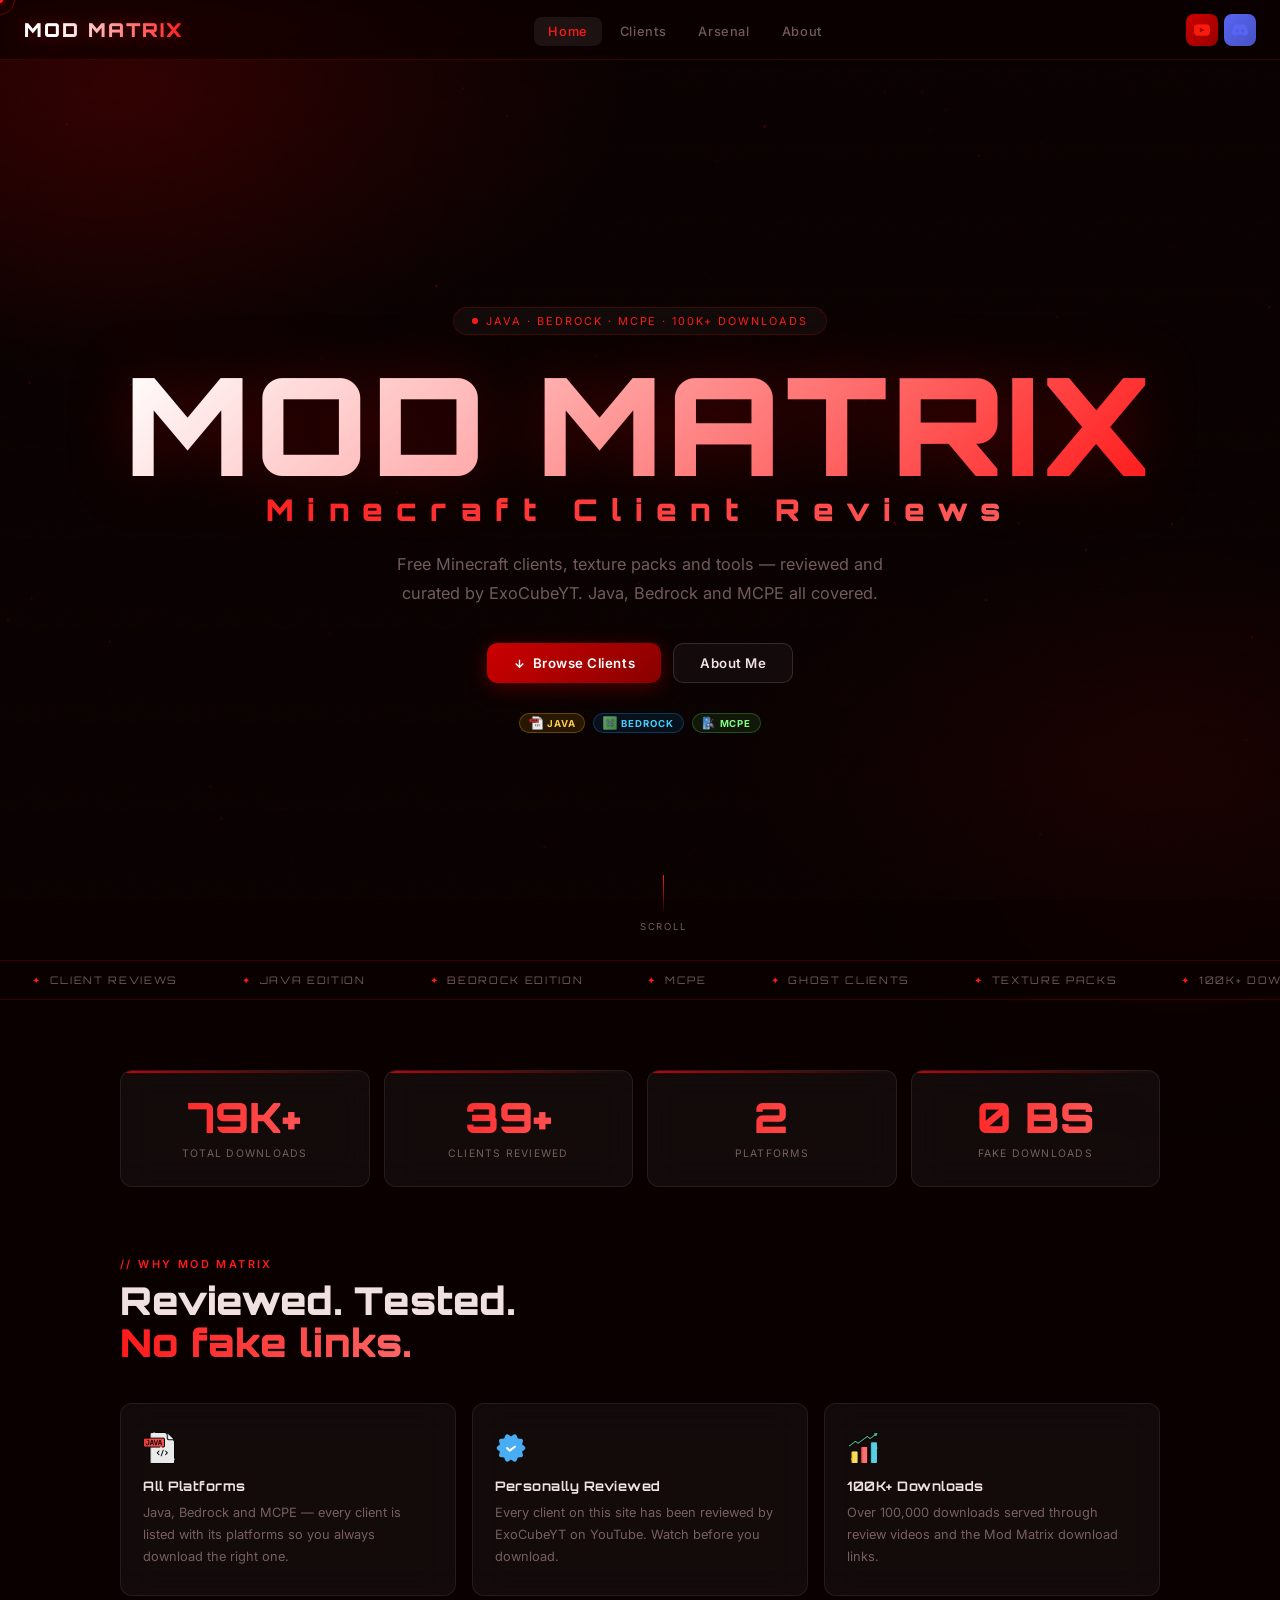
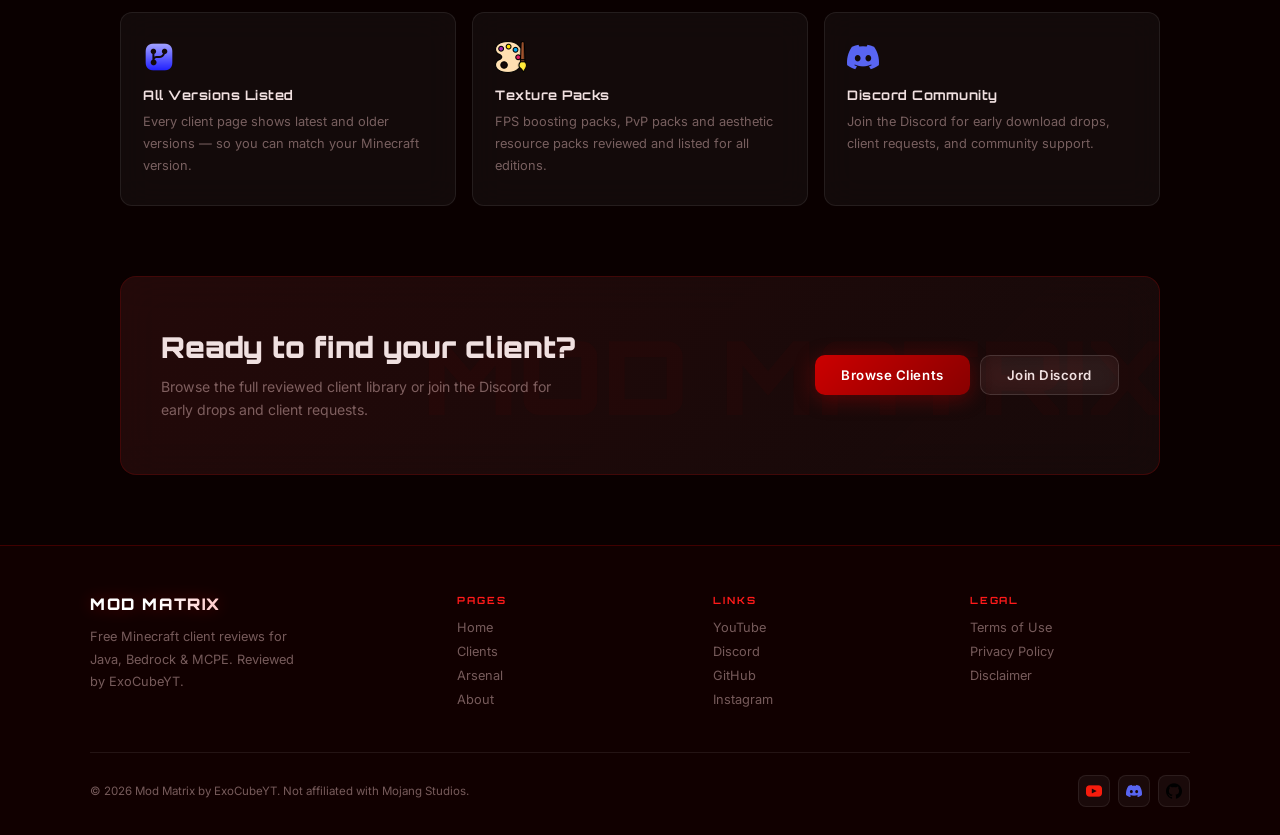
==== index.html @ edf125b9 "Add files via upload" ====
<!DOCTYPE html>
<html lang="en" prefix="og: https://ogp.me/ns#">
<head>
  <meta charset="UTF-8"/>
  <meta name="viewport" content="width=device-width,initial-scale=1.0"/>
  <title>Mod Matrix — Free Minecraft Clients & Mods</title>
  <meta name="description" content="Free Minecraft clients, texture packs and tools for Java, Bedrock and MCPE. Reviewed by ExoCubeYT."/>
  <link rel="icon" type="image/x-icon" sizes="32x32" href="assets/haha.ico"/>
  <link rel="icon" type="image/x-icon" sizes="16x16" href="assets/haha.ico"/>
  <link rel="icon" type="image/x-icon" href="assets/haha.ico"/>
  <link rel="shortcut icon" href="assets/haha.ico"/>
  <link rel="apple-touch-icon" sizes="180x180" href="assets/haha.ico"/>
  <meta name="msapplication-TileImage" content="assets/haha.ico"/>
  <meta name="theme-color" content="#0a0000"/>
  <meta name="robots" content="index, follow"/>
  <meta name="author" content="ExoCubeYT"/>
  <meta name="keywords" content="minecraft clients, free minecraft hacks, ghost client, MCPE mods, java client, bedrock client, mod matrix, ExoCubeYT, minecraft download, texture packs"/>
  <meta property="og:type" content="website"/>
  <meta property="og:title" content="Mod Matrix — Free Minecraft Clients &amp; Mods"/>
  <meta property="og:description" content="Free Minecraft clients, texture packs and tools for Java, Bedrock and MCPE. Reviewed by ExoCubeYT. 100K+ downloads."/>
  <meta property="og:url" content="https://modmatrix.in/"/>
  <meta property="og:image" content="https://modmatrix.in/assets/haha.ico"/>
  <meta property="og:site_name" content="Mod Matrix"/>
  <meta name="twitter:card" content="summary_large_image"/>
  <meta name="twitter:title" content="Mod Matrix — Free Minecraft Clients &amp; Mods"/>
  <meta name="twitter:description" content="Free Minecraft clients reviewed by ExoCubeYT. Java, Bedrock and MCPE. 100K+ downloads."/>
  <meta name="twitter:image" content="https://modmatrix.in/assets/haha.ico"/>
  <meta name="twitter:creator" content="@ExoCubeYT"/>
  <link rel="canonical" href="https://modmatrix.in/"/>
  <link rel="apple-touch-icon" href="assets/haha.ico"/>
  <link rel="shortcut icon" type="image/x-icon" href="assets/haha.ico"/>
  <style>
    .icon-img { width: 20px; height: 20px; object-fit: contain; display: block; }
    .plat-img { width: 14px; height: 14px; object-fit: contain; display: inline-block; vertical-align: middle; }
    .feat-icon-img { width: 32px; height: 32px; object-fit: contain; display: block; margin-bottom: 14px; }
    .nav-social a img { width: 16px; height: 16px; object-fit: contain; }
    .footer-social img { width: 16px; height: 16px; object-fit: contain; }
  </style>
  <link rel="stylesheet" href="shared.css"/>
  <style>
    /* hero */
    .hero {
      min-height: 100svh;
      display: flex; flex-direction: column;
      align-items: center; justify-content: center;
      text-align: center; padding: 80px 20px 60px;
      position: relative;
    }
    .hero-badge {
      display: inline-flex; align-items: center; gap: 8px;
      background: var(--glass); border: 1px solid var(--red-border);
      backdrop-filter: blur(12px); padding: 6px 18px; border-radius: 100px;
      font-size: .68rem; letter-spacing: .18em; text-transform: uppercase;
      color: var(--red2); margin-bottom: 28px;
      opacity: 0; animation: fu .6s .2s ease forwards;
    }
    .badge-dot { width: 6px; height: 6px; border-radius: 50%; background: var(--red2); animation: blink 1.6s ease-in-out infinite; }
    @keyframes blink{0%,100%{transform:scale(1);opacity:1;}50%{transform:scale(1.7);opacity:.3;}}
    @keyframes fu { from{opacity:0;transform:translateY(20px);}to{opacity:1;transform:translateY(0);} }

    .hero-title {
      font-family: 'Orbitron', sans-serif;
      font-size: clamp(3rem, 12vw, 8.5rem);
      font-weight: 900; line-height: .9; letter-spacing: .03em;
      opacity: 0; animation: fu .8s .3s ease forwards;
    }
    .hero-title .t1 {
      display: block;
      background: linear-gradient(135deg, #fff 0%, #ffaaaa 40%, var(--red2) 100%);
      -webkit-background-clip: text; -webkit-text-fill-color: transparent; background-clip: text;
      filter: drop-shadow(0 0 30px rgba(200,0,0,.3));
    }
    .hero-title .t2 {
      display: block; font-size: .22em; letter-spacing: .45em; margin-top: 12px;
      background: linear-gradient(90deg, var(--red2), #ff6666);
      -webkit-background-clip: text; -webkit-text-fill-color: transparent; background-clip: text;
    }

        .mc-deco {
      position: absolute; pointer-events: none; z-index: 0;
      opacity: 0; animation: decoIn 1s 1s ease forwards;
    }
    @keyframes decoIn{to{opacity:1;}}
    .mc-deco-l { left: 2%; top: 55%; width: clamp(80px, 12vw, 160px); transform: rotate(-8deg); animation-name: decoInL; }
    .mc-deco-r { right: 2%; top: 50%; width: clamp(80px, 12vw, 160px); transform: rotate(8deg); animation-name: decoInR; }
    @keyframes decoInL{from{opacity:0;transform:rotate(-8deg) translateX(-30px);}to{opacity:.35;transform:rotate(-8deg) translateX(0);}}
    @keyframes decoInR{from{opacity:0;transform:rotate(8deg) translateX(30px);}to{opacity:.35;transform:rotate(8deg) translateX(0);}}
    @media(max-width:700px){ .mc-deco{display:none;} }

    .hero-sub {
      max-width: 520px; color: var(--muted); font-size: clamp(.88rem,2.5vw,1.02rem); line-height: 1.75;
      margin: 26px auto 36px; position: relative; z-index: 1;
      opacity: 0; animation: fu .8s .48s ease forwards;
    }
    .hero-cta {
      display: flex; gap: 12px; flex-wrap: wrap; justify-content: center;
      position: relative; z-index: 1;
      opacity: 0; animation: fu .8s .6s ease forwards;
    }
    .hero-plats {
      display: flex; gap: 8px; flex-wrap: wrap; justify-content: center;
      margin-top: 30px; position: relative; z-index: 1;
      opacity: 0; animation: fu .8s .75s ease forwards;
    }
    .scroll-hint {
      position: absolute; bottom: 28px; left: 50%; transform: translateX(-50%);
      display: flex; flex-direction: column; align-items: center; gap: 6px;
      color: var(--muted); font-size: .6rem; letter-spacing: .18em; text-transform: uppercase;
      opacity: 0; animation: fu .8s 1s ease forwards;
    }
    .scroll-bar { width: 1px; height: 40px; background: linear-gradient(to bottom, var(--red2), transparent); animation: sb 2s ease-in-out infinite; }
    @keyframes sb{0%,100%{opacity:1;transform:scaleY(1);}50%{opacity:.3;transform:scaleY(.4);}}

    /* marquee */
    .marquee-wrap {
      overflow: hidden; padding: 12px 0; position: relative; z-index: 10;
      background: rgba(10,0,0,.5); backdrop-filter: blur(10px);
      border-top: 1px solid var(--red-border); border-bottom: 1px solid var(--red-border);
    }
    .marquee-track { display: flex; width: max-content; animation: ms 28s linear infinite; }
    .marquee-track:hover { animation-play-state: paused; }
    @keyframes ms{from{transform:translateX(0);}to{transform:translateX(-50%);}}
    .marquee-item { white-space: nowrap; padding: 0 32px; font-family:'Orbitron',sans-serif; font-size:.65rem; letter-spacing:.16em; text-transform:uppercase; color: var(--muted); }
    .marquee-item .dot { color: var(--red2); margin-right: 8px; }

    /* stats */
    .stats-section { max-width: 1080px; margin: 0 auto; padding: 70px 20px; }
    .stats-grid { display: grid; grid-template-columns: repeat(4,1fr); gap: 14px; }
    @media(max-width:700px){ .stats-grid{grid-template-columns:repeat(2,1fr);} }
    @media(max-width:360px){ .stats-grid{grid-template-columns:1fr;} }
    .stat-card {
      background: var(--glass); border: 1px solid var(--border);
      backdrop-filter: blur(16px); border-radius: var(--radius);
      padding: 26px 18px; text-align: center; position: relative; overflow: hidden;
    }
    .stat-card::after { content:''; position:absolute;top:0;left:0;right:0;height:2px; background:linear-gradient(90deg,var(--red),transparent); }
    .stat-num {
      font-family: 'Orbitron', sans-serif; font-size: clamp(2rem, 5vw, 2.6rem); font-weight: 900;
      background: linear-gradient(90deg, var(--red2), #ff6666);
      -webkit-background-clip: text; -webkit-text-fill-color: transparent; background-clip: text;
      display: block; line-height: 1;
    }
    .stat-label { font-size: .65rem; letter-spacing: .12em; text-transform: uppercase; color: var(--muted); margin-top: 8px; }

    /* features */
    .features-section { max-width: 1080px; margin: 0 auto; padding: 0 20px 70px; }
    .features-grid { display: grid; grid-template-columns: repeat(3,1fr); gap: 16px; margin-top: 40px; }
    @media(max-width:700px){ .features-grid{grid-template-columns:1fr 1fr;} }
    @media(max-width:420px){ .features-grid{grid-template-columns:1fr;} }
    .feat-card {
      background: var(--glass); border: 1px solid var(--border);
      backdrop-filter: blur(16px); border-radius: var(--radius);
      padding: 28px 22px; position: relative; overflow: hidden;
      transition: transform .25s, box-shadow .25s, border-color .25s;
    }
    .feat-card:hover { transform: translateY(-5px); box-shadow: 0 16px 40px rgba(0,0,0,.4); border-color: var(--red-border); }
    .feat-icon { font-size: 2rem; margin-bottom: 14px; display: block; }
    .feat-title { font-family:'Orbitron',sans-serif; font-size:.82rem; font-weight:700; letter-spacing:.04em; margin-bottom:8px; }
    .feat-desc { color: var(--muted); font-size: .8rem; line-height: 1.7; }

    /* cta banb */
    .cta-band {
      max-width: 1080px; margin: 0 auto 70px; padding: 0 20px;
    }
    .cta-inner {
      border-radius: 16px;
      background: var(--glass); border: 1px solid var(--red-border);
      backdrop-filter: blur(20px); padding: 52px 40px;
      display: flex; align-items: center; justify-content: space-between; gap: 32px; flex-wrap: wrap;
      position: relative; overflow: hidden;
    }
    .cta-inner::before { content:''; position:absolute;inset:0; background:linear-gradient(135deg,rgba(180,0,0,.1),rgba(80,0,0,.05)); pointer-events:none; }
    .cta-inner::after { content:'MOD MATRIX'; position:absolute;right:-10px;top:50%;transform:translateY(-50%); font-family:'Orbitron',sans-serif;font-size:clamp(4rem,8vw,8rem);font-weight:900; color:rgba(180,0,0,.04); pointer-events:none;white-space:nowrap; }
    .cta-text { position:relative;z-index:1; }
    .cta-text h2 { font-family:'Orbitron',sans-serif; font-size:clamp(1.2rem,3vw,1.8rem); font-weight:900; margin-bottom:10px; }
    .cta-text p { color:var(--muted); font-size:.88rem; line-height:1.7; max-width:400px; }
    .cta-actions { display:flex; gap:10px; flex-wrap:wrap; position:relative;z-index:1; }
    @media(max-width:600px){ .cta-inner{padding:36px 24px;} .cta-text p{max-width:100%;} }
  </style>
</head>
<body>
<div class="noise"></div>
<div class="orb orb1"></div><div class="orb orb2"></div>
<video id="bg-video" autoplay muted loop playsinline>
  </video>
<canvas id="bg-canvas"></canvas>
<div class="bg-gradient"></div>
<div id="cursor-dot"></div><div id="cursor-ring"></div>

<nav>
  <a class="logo" href="index.html" data-glitch>MOD MATRIX</a>
  <ul class="nav-center">
    <li><a href="index.html" class="active">Home</a></li>
    <li><a href="clients.html">Clients</a></li>
    <li><a href="arsenal.html">Arsenal</a></li>
    <li><a href="about.html">About</a></li>
  </ul>
  <div class="nav-right">
    <div class="nav-social">
      <a class="nav-yt" href="https://youtube.com/c/ExoCubeYT" target="_blank" title="YouTube"><img src="assets/youtube.png" alt="YouTube" class="icon-img"/></a>
      <a class="nav-disc" href="https://discord.gg/MXvYhg8Bdr" target="_blank" title="Discord"><img src="assets/discord.png" alt="Discord" class="icon-img"/></a>
    </div>
    <button class="hamburger" id="hamburger" aria-label="Menu" aria-expanded="false">
      <span></span><span></span><span></span>
    </button>
  </div>
</nav>
<div class="mobile-menu" id="mobile-menu">
  <a href="index.html" class="active">Home</a>
  <a href="clients.html">Clients</a>
  
  
  <a href="about.html">About</a>
  <div class="mobile-menu-divider"></div>
  <div class="mobile-menu-socials">
    <a class="ms-yt" href="https://youtube.com/c/ExoCubeYT" target="_blank"><img src="assets/youtube.png" alt="" style="width:14px;height:14px;object-fit:contain;vertical-align:middle;margin-right:6px;"/> YouTube</a>
    <a class="ms-disc" href="https://discord.gg/MXvYhg8Bdr" target="_blank"><img src="assets/discord.png" alt="" style="width:14px;height:14px;object-fit:contain;vertical-align:middle;margin-right:6px;"/> Discord</a>
  </div>
</div>

<div class="wrapper">
    <section class="hero"><div class="hero-badge"><span class="badge-dot"></span> Java · Bedrock · MCPE · 100K+ Downloads</div>
    <h1 class="hero-title">
      <span class="t1">MOD MATRIX</span>
      <span class="t2">Minecraft Client Reviews</span>
    </h1>
    <p class="hero-sub">Free Minecraft clients, texture packs and tools — reviewed and curated by ExoCubeYT. Java, Bedrock and MCPE all covered.</p>
    <div class="hero-cta">
      <a href="clients.html" class="btn btn-red">
        <svg width="13" height="13" fill="none" stroke="currentColor" stroke-width="2.5" viewBox="0 0 24 24"><path d="M12 5v14M5 12l7 7 7-7"/></svg>
        Browse Clients
      </a>
      <a href="about.html" class="btn btn-ghost">About Me</a>
    </div>
    <div class="hero-plats">
      <span class="plat plat-java"><img src="assets/java.png" alt="" class="plat-img"/> Java</span>
      <span class="plat plat-bedrock"><img src="assets/bedrock.png" alt="" class="plat-img"/> Bedrock</span>
      <span class="plat plat-mcpe"><img src="assets/mcpe.png" alt="" class="plat-img"/> MCPE</span>
    </div>
    <div class="scroll-hint"><div class="scroll-bar"></div>Scroll</div>
  </section>

    <div class="marquee-wrap">
    <div class="marquee-track">
      <span class="marquee-item"><span class="dot">✦</span>Client Reviews</span>
      <span class="marquee-item"><span class="dot">✦</span>Java Edition</span>
      <span class="marquee-item"><span class="dot">✦</span>Bedrock Edition</span>
      <span class="marquee-item"><span class="dot">✦</span>MCPE</span>
      <span class="marquee-item"><span class="dot">✦</span>Ghost Clients</span>
      <span class="marquee-item"><span class="dot">✦</span>Texture Packs</span>
      <span class="marquee-item"><span class="dot">✦</span>100K+ Downloads</span>
      <span class="marquee-item"><span class="dot">✦</span>ExoCubeYT</span>
      <span class="marquee-item"><span class="dot">✦</span>Always Updated</span>
      <span class="marquee-item"><span class="dot">✦</span>Client Reviews</span>
      <span class="marquee-item"><span class="dot">✦</span>Java Edition</span>
      <span class="marquee-item"><span class="dot">✦</span>Bedrock Edition</span>
      <span class="marquee-item"><span class="dot">✦</span>MCPE</span>
      <span class="marquee-item"><span class="dot">✦</span>Ghost Clients</span>
      <span class="marquee-item"><span class="dot">✦</span>Texture Packs</span>
      <span class="marquee-item"><span class="dot">✦</span>100K+ Downloads</span>
      <span class="marquee-item"><span class="dot">✦</span>ExoCubeYT</span>
      <span class="marquee-item"><span class="dot">✦</span>Always Updated</span>
    </div>
  </div>

    <div class="stats-section">
    <div class="stats-grid">
      <div class="stat-card reveal"><span class="stat-num" data-count="100" data-suffix="K+">0</span><div class="stat-label">Total Downloads</div></div>
      <div class="stat-card reveal" style="transition-delay:.08s"><span class="stat-num" data-count="50" data-suffix="+">0</span><div class="stat-label">Clients Reviewed</div></div>
      <div class="stat-card reveal" style="transition-delay:.16s"><span class="stat-num" data-count="3" data-suffix="">0</span><div class="stat-label">Platforms</div></div>
      <div class="stat-card reveal" style="transition-delay:.24s"><span class="stat-num" data-count="0" data-suffix=" BS">—</span><div class="stat-label">Fake Downloads</div></div>
    </div>
  </div>

    <div class="features-section">
    <div class="reveal">
      <div class="sec-tag">// Why Mod Matrix</div>
      <h2 class="sec-title">Reviewed. Tested.<br><span class="grad">No fake links.</span></h2>
    </div>
    <div class="features-grid">
      <div class="feat-card reveal" style="transition-delay:.05s"><img src="assets/java.png" alt="" class="feat-icon-img"/><div class="feat-title">All Platforms</div><p class="feat-desc">Java, Bedrock and MCPE — every client is listed with its platforms so you always download the right one.</p></div>
      <div class="feat-card reveal" style="transition-delay:.1s"><img src="assets/verified.png" alt="" class="feat-icon-img"/><div class="feat-title">Personally Reviewed</div><p class="feat-desc">Every client on this site has been reviewed by ExoCubeYT on YouTube. Watch before you download.</p></div>
      <div class="feat-card reveal" style="transition-delay:.15s"><img src="assets/downloads.png" alt="" class="feat-icon-img"/><div class="feat-title">100K+ Downloads</div><p class="feat-desc">Over 100,000 downloads served through review videos and the Mod Matrix download links.</p></div>
      <div class="feat-card reveal" style="transition-delay:.2s"><img src="assets/versions.png" alt="" class="feat-icon-img"/><div class="feat-title">All Versions Listed</div><p class="feat-desc">Every client page shows latest and older versions — so you can match your Minecraft version.</p></div>
      <div class="feat-card reveal" style="transition-delay:.25s"><img src="assets/pallete.png" alt="" class="feat-icon-img"/><div class="feat-title">Texture Packs</div><p class="feat-desc">FPS boosting packs, PvP packs and aesthetic resource packs reviewed and listed for all editions.</p></div>
      <div class="feat-card reveal" style="transition-delay:.3s"><img src="assets/discord.png" alt="" class="feat-icon-img"/><div class="feat-title">Discord Community</div><p class="feat-desc">Join the Discord for early download drops, client requests, and community support.</p></div>
    </div>
  </div>

    <div class="cta-band reveal">
    <div class="cta-inner">
      <div class="cta-text">
        <h2>Ready to find your client?</h2>
        <p>Browse the full reviewed client library or join the Discord for early drops and client requests.</p>
      </div>
      <div class="cta-actions">
        <a href="clients.html" class="btn btn-red">Browse Clients</a>
        <a href="https://discord.gg/MXvYhg8Bdr" target="_blank" class="btn btn-ghost">Join Discord</a>
      </div>
    </div>
  </div>

  <footer>
    <div class="footer-inner">
      <div class="footer-grid">
        <div class="footer-brand">
          <a class="logo" href="index.html">MOD MATRIX</a>
          <p>Free Minecraft client reviews for Java, Bedrock &amp; MCPE. Reviewed by ExoCubeYT.</p>
        </div>
        <div class="footer-col"><h4>Pages</h4><a href="index.html">Home</a><a href="clients.html">Clients</a><a href="arsenal.html">Arsenal</a><a href="about.html">About</a></div>
        <div class="footer-col"><h4>Links</h4><a href="https://youtube.com/c/ExoCubeYT" target="_blank">YouTube</a><a href="https://discord.gg/MXvYhg8Bdr" target="_blank">Discord</a><a href="https://github.com/ExoCubeYT" target="_blank">GitHub</a><a href="https://instagram.com/_exocube_yt" target="_blank">Instagram</a></div>
        <div class="footer-col"><h4>Legal</h4><a href="terms.html">Terms of Use</a><a href="privacy.html">Privacy Policy</a><a href="disclaimer.html">Disclaimer</a></div>
      </div>
      <div class="footer-bottom">
        <p>© 2026 Mod Matrix by ExoCubeYT. Not affiliated with Mojang Studios.</p>
        <div class="footer-socials">
          <a class="footer-social" href="https://youtube.com/c/ExoCubeYT" target="_blank"><img src="assets/youtube.png" alt="YouTube" style="width:16px;height:16px;object-fit:contain;"/></a>
          <a class="footer-social" href="https://discord.gg/MXvYhg8Bdr" target="_blank"><img src="assets/discord.png" alt="Discord" style="width:16px;height:16px;object-fit:contain;"/></a>
          <a class="footer-social" href="https://github.com/ExoCubeYT" target="_blank"><img src="assets/github.png" alt="GitHub" style="width:16px;height:16px;object-fit:contain;"/></a>
        </div>
      </div>
    </div>
  </footer>
</div>

<script src="shared.js"></script>
<script>
function animCount(el){
  const t=parseInt(el.dataset.count),s=el.dataset.suffix||'',d=1500,st=performance.now();
  if(isNaN(t)){return;}
  (function f(now){const p=Math.min((now-st)/d,1),e=1-Math.pow(1-p,3);el.textContent=Math.floor(e*t)+s;if(p<1)requestAnimationFrame(f);else el.textContent=t+s;})(st);
}
const cio=new IntersectionObserver(entries=>entries.forEach(e=>{if(e.isIntersecting){animCount(e.target);cio.unobserve(e.target);}}),{threshold:.5});
document.querySelectorAll('.stat-num[data-count]').forEach(el=>cio.observe(el));
</script>
</body>
</html>
---- shared.css ----
@import url('https://fonts.googleapis.com/css2?family=Orbitron:wght@400;600;700;900&family=Inter:wght@300;400;500;600;700&display=swap');

*, *::before, *::after { box-sizing: border-box; margin: 0; padding: 0; }

:root {
  --red:        #cc0000;
  --red2:       #ff1a1a;
  --red-glow:   rgba(204,0,0,0.35);
  --red-dim:    rgba(204,0,0,0.12);
  --red-border: rgba(204,0,0,0.25);
  --bg:         #0a0000;
  --bg2:        #110000;
  --bg3:        #180000;
  --glass:      rgba(255,255,255,0.04);
  --glass2:     rgba(255,255,255,0.07);
  --border:     rgba(255,255,255,0.08);
  --border2:    rgba(255,255,255,0.13);
  --text:       #f0e0e0;
  --muted:      rgba(220,180,180,0.5);
  --radius:     12px;
  --nav-h:      60px;
}

html { scroll-behavior: smooth; }

body {
  font-family: 'Inter', sans-serif;
  color: var(--text);
  background: var(--bg);
  min-height: 100vh;
  overflow-x: hidden;
  cursor: none;
}

/* CUSTOM CURSOR (pc only) */
#cursor-dot, #cursor-ring {
  position: fixed; border-radius: 50%;
  pointer-events: none; z-index: 9999;
  display: none;
}
@media (hover: hover) {
  #cursor-dot, #cursor-ring { display: block; }
}
#cursor-dot {
  width: 6px; height: 6px;
  background: var(--red2);
  transform: translate(-50%,-50%);
  box-shadow: 0 0 8px var(--red2);
}
#cursor-ring {
  width: 30px; height: 30px;
  border: 1.5px solid rgba(204,0,0,0.5);
  transform: translate(-50%,-50%);
  transition: width .18s, height .18s;
}
body.cursor-grow #cursor-ring { width: 46px; height: 46px; border-color: var(--red); }

/* NOISE */
.noise {
  position: fixed; inset: 0; z-index: 3; pointer-events: none; opacity: .02;
  background-image: url("data:image/svg+xml,%3Csvg viewBox='0 0 200 200' xmlns='http://www.w3.org/2000/svg'%3E%3Cfilter id='n'%3E%3CfeTurbulence type='fractalNoise' baseFrequency='.85' numOctaves='4'/%3E%3C/filter%3E%3Crect width='100%25' height='100%25' filter='url(%23n)'/%3E%3C/svg%3E");
  background-size: 160px;
}

/* BG */
#bg-video { position:fixed;inset:0;width:100%;height:100%;object-fit:cover;z-index:0;opacity:.3;pointer-events:none; }
#bg-canvas { position:fixed;inset:0;z-index:0;pointer-events:none; }
.bg-gradient {
  position:fixed;inset:0;z-index:1;pointer-events:none;
  background:
    radial-gradient(ellipse 65% 50% at 10% 10%, rgba(160,0,0,0.22) 0%, transparent 60%),
    radial-gradient(ellipse 55% 40% at 90% 85%, rgba(100,0,0,0.15) 0%, transparent 60%),
    linear-gradient(180deg, rgba(10,0,0,0.6) 0%, rgba(10,0,0,0.1) 40%, rgba(10,0,0,0.7) 100%);
}
.orb { position:fixed;border-radius:50%;filter:blur(90px);pointer-events:none;z-index:0; }
.orb1 { width:600px;height:600px;background:radial-gradient(circle,rgba(160,0,0,0.18),transparent 70%);top:-250px;left:-200px;animation:od1 20s ease-in-out infinite alternate; }
.orb2 { width:500px;height:500px;background:radial-gradient(circle,rgba(120,0,0,0.12),transparent 70%);bottom:-150px;right:-150px;animation:od2 25s ease-in-out infinite alternate; }
@keyframes od1{to{transform:translate(60px,40px);}}
@keyframes od2{to{transform:translate(-50px,-40px);}}

/* NAV */
nav {
  position: fixed; top: 0; left: 0; right: 0; z-index: 500;
  height: var(--nav-h);
  display: flex; align-items: center; justify-content: space-between;
  padding: 0 24px;
  background: rgba(10,0,0,0.7);
  backdrop-filter: blur(20px) saturate(180%);
  -webkit-backdrop-filter: blur(20px) saturate(180%);
  border-bottom: 1px solid var(--red-border);
}
.logo {
  font-family: 'Orbitron', sans-serif;
  font-size: 1.2rem; font-weight: 900; letter-spacing: .1em;
  background: linear-gradient(90deg, #fff 20%, var(--red2) 100%);
  -webkit-background-clip: text; -webkit-text-fill-color: transparent; background-clip: text;
  text-decoration: none;
  filter: drop-shadow(0 0 8px var(--red-glow));
  flex-shrink: 0;
}

.nav-center { display: flex; gap: 4px; list-style: none; }
.nav-center a {
  color: var(--muted); text-decoration: none;
  font-size: .8rem; font-weight: 500; letter-spacing: .05em;
  padding: 7px 14px; border-radius: 8px;
  transition: color .2s, background .2s;
}
.nav-center a:hover, .nav-center a.active { color: var(--text); background: var(--glass2); }
.nav-center a.active { color: var(--red2); }

.nav-right { display: flex; align-items: center; gap: 8px; }
.nav-social {
  display: flex; gap: 6px;
}
.nav-social a {
  width: 32px; height: 32px; border-radius: 8px;
  display: flex; align-items: center; justify-content: center;
  font-size: .85rem; text-decoration: none; color: #fff;
  transition: opacity .2s, transform .2s;
}
.nav-social a:hover { opacity: .8; transform: translateY(-1px); }
.nav-yt   { background: linear-gradient(135deg,#cc0000,#990000); }
.nav-disc { background: linear-gradient(135deg,#5865F2,#4752c4); }

/* hamburger */
.hamburger {
  display: none;
  flex-direction: column; gap: 4px;
  background: none; border: none; cursor: pointer; padding: 6px;
}
.hamburger span { display: block; width: 20px; height: 2px; background: #fff; border-radius: 2px; transition: .3s; }

/* mobile menu */
.mobile-menu {
  display: flex;
  position: fixed; top: calc(var(--nav-h) + 8px); left: 16px; right: 16px;
  background: linear-gradient(135deg, rgba(20,0,0,0.97), rgba(30,0,0,0.95));
  border: 1px solid var(--border2);
  border-radius: 14px;
  padding: 16px;
  z-index: 499;
  flex-direction: column; gap: 4px;
  opacity: 0; transform: translateY(-10px);
  transition: opacity .2s, transform .2s;
  pointer-events: none;
  visibility: hidden;
}
.mobile-menu.open { opacity: 1; transform: translateY(0); pointer-events: all; visibility: visible; }
.mobile-menu a {
  display: block; color: var(--muted); text-decoration: none;
  font-size: .9rem; font-weight: 500; padding: 11px 14px; border-radius: 8px;
  transition: color .2s, background .2s;
}
.mobile-menu a:hover, .mobile-menu a.active { color: var(--text); background: var(--glass2); }
.mobile-menu a.active { color: var(--red2); }
.mobile-menu-divider { height: 1px; background: var(--border); margin: 8px 0; }
.mobile-menu-socials { display: flex; gap: 8px; padding: 4px 0; }
.mobile-menu-socials a {
  display: flex; align-items: center; gap: 8px;
  color: #fff; text-decoration: none; font-size: .82rem;
  padding: 9px 14px; border-radius: 8px; flex: 1; justify-content: center;
}
.mobile-menu-socials .ms-yt   { background: linear-gradient(135deg,#cc0000,#990000); }
.mobile-menu-socials .ms-disc { background: linear-gradient(135deg,#5865F2,#4752c4); }

@media (max-width: 768px) {
  .nav-center { display: none; }
  .hamburger  { display: flex; }
  .nav-social { display: none; }
}

/* WRAPPER */
.wrapper { position: relative; z-index: 10; padding-top: var(--nav-h); }

/* BUTTONS */
.btn {
  display: inline-flex; align-items: center; gap: 7px;
  padding: 11px 26px; border-radius: 10px;
  font-family: 'Inter', sans-serif; font-size: .83rem; font-weight: 600;
  letter-spacing: .04em; text-decoration: none; cursor: pointer; border: none;
  transition: transform .15s, opacity .15s, box-shadow .15s;
  white-space: nowrap;
}
.btn:hover { transform: translateY(-2px); }
.btn:active { transform: scale(.97); }
.btn-red {
  background: linear-gradient(135deg, var(--red), #880000);
  color: #fff; box-shadow: 0 4px 20px rgba(180,0,0,.4);
}
.btn-red:hover { box-shadow: 0 6px 28px rgba(200,0,0,.55); }
.btn-ghost {
  background: var(--glass); border: 1px solid var(--border2);
  backdrop-filter: blur(10px); color: var(--text);
}
.btn-ghost:hover { background: var(--glass2); }

/* SECTION HEADERS */
.sec-tag { font-size: .68rem; letter-spacing: .22em; text-transform: uppercase; color: var(--red2); margin-bottom: 8px; font-weight: 600; }
.sec-title { font-family: 'Orbitron', sans-serif; font-size: clamp(1.5rem, 4vw, 2.4rem); font-weight: 900; line-height: 1.1; }
.sec-title .grad { background: linear-gradient(90deg, var(--red2), #ff6666); -webkit-background-clip: text; -webkit-text-fill-color: transparent; background-clip: text; }
.sec-sub { color: var(--muted); font-size: .9rem; line-height: 1.75; max-width: 500px; margin-top: 12px; }

/* REVEAL */
.reveal { opacity: 0; transform: translateY(24px); transition: opacity .6s ease, transform .6s ease; }
.reveal.visible { opacity: 1; transform: translateY(0); }

/* PLATFORM BADGE */
.plat {
  display: inline-flex; align-items: center; gap: 4px;
  font-size: .6rem; font-weight: 700; letter-spacing: .09em; text-transform: uppercase;
  padding: 2px 9px; border-radius: 100px;
}
.plat-java    { background: rgba(255,180,0,.12); border: 1px solid rgba(255,180,0,.3); color: #ffcc44; }
.plat-bedrock { background: rgba(0,160,255,.1);  border: 1px solid rgba(0,160,255,.28); color: #44ccff; }
.plat-mcpe    { background: rgba(80,220,80,.1);  border: 1px solid rgba(80,220,80,.28); color: #80ff80; }

/* STATUS NADGE */
.status {
  font-size: .6rem; font-weight: 700; letter-spacing: .1em; text-transform: uppercase;
  padding: 3px 10px; border-radius: 100px; backdrop-filter: blur(8px);
  background: rgba(10,0,0,.6);
}
.status-active       { border: 1px solid rgba(80,255,80,.3); color: #80ff80; }
.status-discontinued { border: 1px solid rgba(200,200,200,.2); color: var(--muted); }
.status-beta         { border: 1px solid rgba(255,180,0,.3); color: #ffcc44; }

/* FOOTER */
footer {
  position: relative; z-index: 10;
  background: var(--bg2);
  border-top: 1px solid var(--red-border);
  padding: 48px 24px 28px;
}
.footer-inner { max-width: 1100px; margin: 0 auto; }
.footer-grid { display: grid; grid-template-columns: 1.5fr 1fr 1fr 1fr; gap: 36px; margin-bottom: 36px; }
.footer-brand .logo { display: block; margin-bottom: 12px; font-size: 1rem; }
.footer-brand p { color: var(--muted); font-size: .8rem; line-height: 1.75; max-width: 210px; }
.footer-col h4 { font-family:'Orbitron',sans-serif; font-size:.62rem; letter-spacing:.2em; text-transform:uppercase; color:var(--red2); margin-bottom:14px; }
.footer-col a { display:block; color:var(--muted); text-decoration:none; font-size:.8rem; margin-bottom:9px; transition:color .2s; }
.footer-col a:hover { color:var(--text); }
.footer-bottom { border-top: 1px solid var(--border); padding-top: 22px; display: flex; align-items: center; justify-content: space-between; flex-wrap: wrap; gap: 12px; }
.footer-bottom p { color: var(--muted); font-size: .72rem; }
.footer-socials { display: flex; gap: 8px; }
.footer-social { width: 32px; height: 32px; border-radius: 8px; background: var(--glass); border: 1px solid var(--border); display: flex; align-items: center; justify-content: center; color: var(--muted); text-decoration: none; font-size: .8rem; transition: all .2s; }
.footer-social:hover { background: var(--glass2); color: var(--text); border-color: var(--red-border); }

@media (max-width: 768px) {
  .footer-grid { grid-template-columns: 1fr 1fr; gap: 24px; }
  .footer-brand { grid-column: 1 / -1; }
}
@media (max-width: 480px) {
  .footer-grid { grid-template-columns: 1fr; }
}

/* SCROLL */
::-webkit-scrollbar { width: 4px; }
::-webkit-scrollbar-track { background: var(--bg); }
::-webkit-scrollbar-thumb { background: var(--red); border-radius: 2px; }
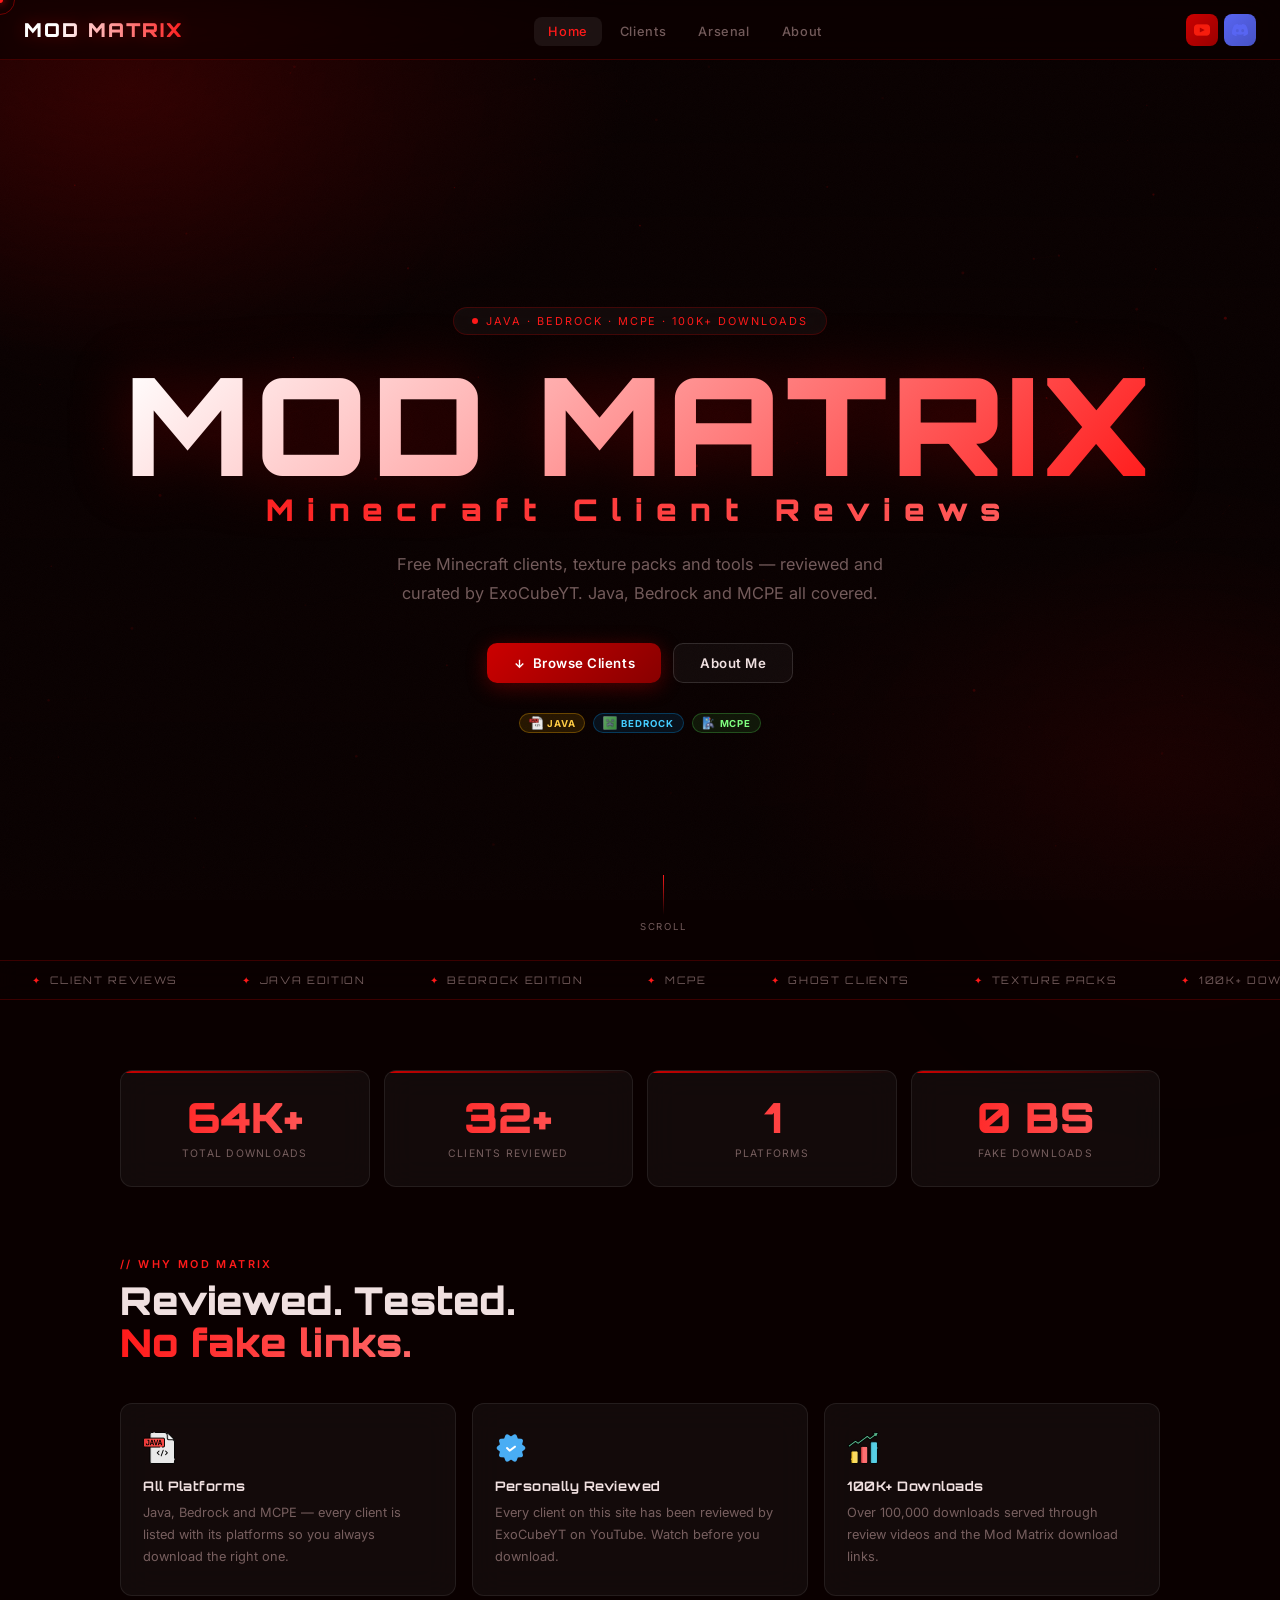
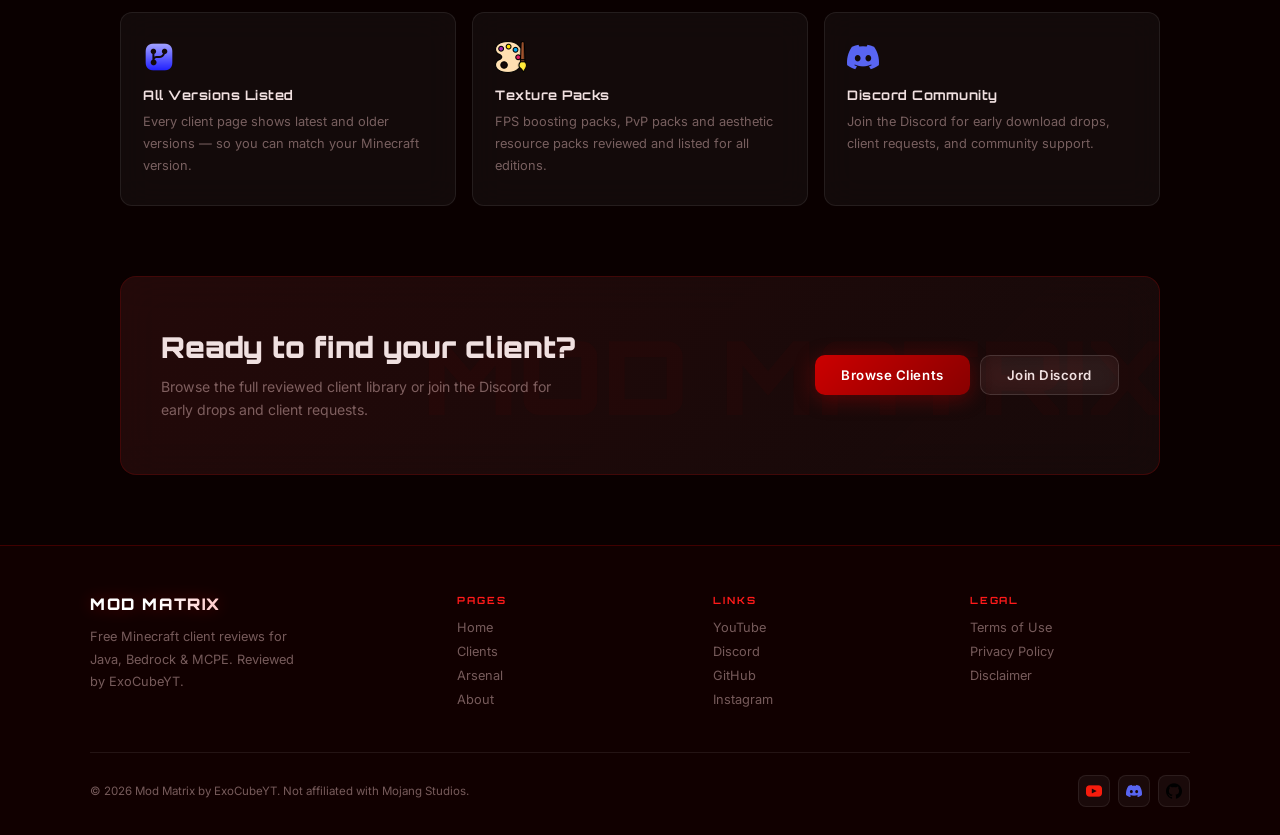
==== commit a3ab2293: "Update index.html" ====
--- a/index.html
+++ b/index.html
@@ -208,9 +208,8 @@
 <div class="mobile-menu" id="mobile-menu">
   <a href="index.html" class="active">Home</a>
   <a href="clients.html">Clients</a>
-  
-  
-  <a href="about.html">About</a>
+  <a href="arsenal.html">Arsenal</a>
+  <a href="about.html" class="active">About</a>
   <div class="mobile-menu-divider"></div>
   <div class="mobile-menu-socials">
     <a class="ms-yt" href="https://youtube.com/c/ExoCubeYT" target="_blank"><img src="assets/youtube.png" alt="" style="width:14px;height:14px;object-fit:contain;vertical-align:middle;margin-right:6px;"/> YouTube</a>
